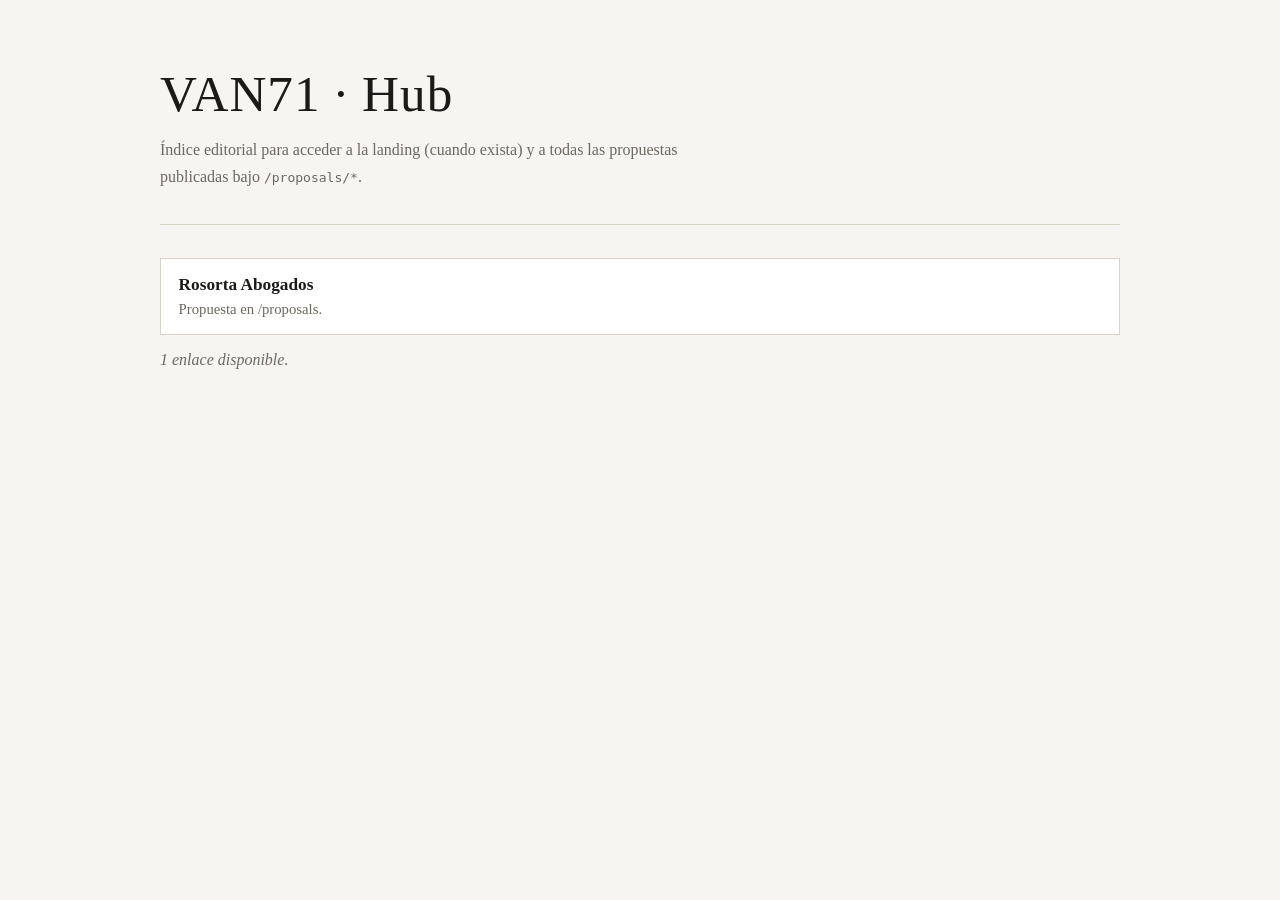
==== index.html @ 5fe9634f "Create root hub index for landing and proposals" ====
<!doctype html>
<html lang="es">
  <head>
    <meta charset="utf-8" />
    <meta name="viewport" content="width=device-width, initial-scale=1" />
    <title>VAN71 · Hub</title>
    <style>
      :root {
        color-scheme: light;
        --bg: #f7f5f2;
        --text: #1b1a18;
        --muted: #6c685f;
        --line: #d9d2c8;
        --card-bg: #fff;
      }

      * {
        box-sizing: border-box;
      }

      body {
        margin: 0;
        font-family: Georgia, "Times New Roman", serif;
        color: var(--text);
        background: var(--bg);
      }

      main {
        width: min(960px, 92vw);
        margin: 4rem auto;
      }

      h1 {
        margin: 0;
        font-size: clamp(2rem, 4vw, 3.2rem);
        font-weight: 500;
        letter-spacing: 0.02em;
      }

      .intro {
        margin-top: 0.9rem;
        color: var(--muted);
        line-height: 1.65;
        max-width: 68ch;
      }

      .rule {
        border: 0;
        border-top: 1px solid var(--line);
        margin: 2.1rem 0;
      }

      #cards {
        display: grid;
        gap: 0.85rem;
        grid-template-columns: repeat(auto-fit, minmax(260px, 1fr));
      }

      .card {
        display: block;
        padding: 1rem 1.1rem;
        border: 1px solid var(--line);
        background: var(--card-bg);
        color: inherit;
        text-decoration: none;
        transition: border-color 0.2s ease, transform 0.2s ease;
      }

      .card:hover,
      .card:focus-visible {
        border-color: #8f8577;
        transform: translateY(-1px);
      }

      .card h2 {
        margin: 0;
        font-size: 1.08rem;
        font-weight: 550;
      }

      .card p {
        margin: 0.35rem 0 0;
        font-size: 0.92rem;
        color: var(--muted);
      }

      .status {
        color: var(--muted);
        font-style: italic;
      }
    </style>
  </head>
  <body>
    <main>
      <h1>VAN71 · Hub</h1>
      <p class="intro">
        Índice editorial para acceder a la landing (cuando exista) y a todas las
        propuestas publicadas bajo <code>/proposals/*</code>.
      </p>
      <hr class="rule" />
      <section id="cards" aria-live="polite"></section>
      <p id="status" class="status">Buscando contenidos…</p>
    </main>

    <script>
      const cardsNode = document.getElementById("cards");
      const statusNode = document.getElementById("status");

      async function urlExists(path) {
        const normalized = path.startsWith("/") ? path : `/${path}`;

        try {
          const headResponse = await fetch(normalized, { method: "HEAD" });
          if (headResponse.ok) return true;
        } catch {}

        try {
          const getResponse = await fetch(normalized, { method: "GET" });
          return getResponse.ok;
        } catch {
          return false;
        }
      }

      function addCard({ title, href, description }) {
        const card = document.createElement("a");
        card.className = "card";
        card.href = href;

        const heading = document.createElement("h2");
        heading.textContent = title;

        const copy = document.createElement("p");
        copy.textContent = description || href;

        card.append(heading, copy);
        cardsNode.append(card);
      }

      function titleFromSlug(slug) {
        return slug
          .split("-")
          .filter(Boolean)
          .map((part) => part.charAt(0).toUpperCase() + part.slice(1))
          .join(" ");
      }

      async function discoverLanding() {
        const landingCandidates = [
          "/landing/",
          "/landing/index.html",
          "/Landing/",
          "/Landing/index.html",
        ];

        for (const candidate of landingCandidates) {
          if (await urlExists(candidate)) {
            return {
              title: "Landing",
              href: candidate,
              description: "Página principal del proyecto.",
            };
          }
        }

        return null;
      }

      async function discoverProposals() {
        const found = new Map();

        // Opción recomendada: manifest JSON opcional en /proposals/index.json
        try {
          const manifestResponse = await fetch("/proposals/index.json");
          if (manifestResponse.ok) {
            const manifest = await manifestResponse.json();
            if (Array.isArray(manifest)) {
              for (const item of manifest) {
                if (!item || typeof item !== "object") continue;
                if (typeof item.href !== "string") continue;
                const href = item.href.startsWith("/") ? item.href : `/${item.href}`;
                found.set(href, {
                  title: item.title || "Propuesta",
                  href,
                  description: item.description || "Propuesta en /proposals.",
                });
              }
            }
          }
        } catch {}

        // Fallback: inspeccionar enlaces disponibles en /proposals/ o /proposals/index.html
        for (const source of ["/proposals/", "/proposals/index.html"]) {
          try {
            const response = await fetch(source);
            if (!response.ok) continue;

            const html = await response.text();
            const parser = new DOMParser();
            const doc = parser.parseFromString(html, "text/html");

            for (const link of doc.querySelectorAll("a[href]")) {
              const rawHref = link.getAttribute("href");
              if (!rawHref) continue;

              const absoluteHref = new URL(rawHref, source === "/proposals/" ? window.location.origin + "/proposals/" : window.location.origin).pathname;

              if (!absoluteHref.startsWith("/proposals/")) continue;
              if (absoluteHref === "/proposals/" || absoluteHref === "/proposals/index.html") continue;

              const proposalPath = absoluteHref.endsWith("/") ? absoluteHref : `${absoluteHref}/`;
              const slug = proposalPath.replace("/proposals/", "").replaceAll("/", "");
              if (!slug) continue;

              found.set(proposalPath, {
                title: titleFromSlug(slug),
                href: proposalPath,
                description: "Propuesta en /proposals.",
              });
            }
          } catch {}
        }

        return [...found.values()].sort((a, b) => a.title.localeCompare(b.title, "es"));
      }

      async function renderHub() {
        cardsNode.innerHTML = "";

        const [landing, proposals] = await Promise.all([
          discoverLanding(),
          discoverProposals(),
        ]);

        if (landing) addCard(landing);
        for (const proposal of proposals) addCard(proposal);

        const count = cardsNode.children.length;
        statusNode.textContent =
          count > 0
            ? `${count} enlace${count === 1 ? "" : "s"} disponible${count === 1 ? "" : "s"}.`
            : "Aún no hay landing ni propuestas detectables.";
      }

      renderHub();
    </script>
  </body>
</html>
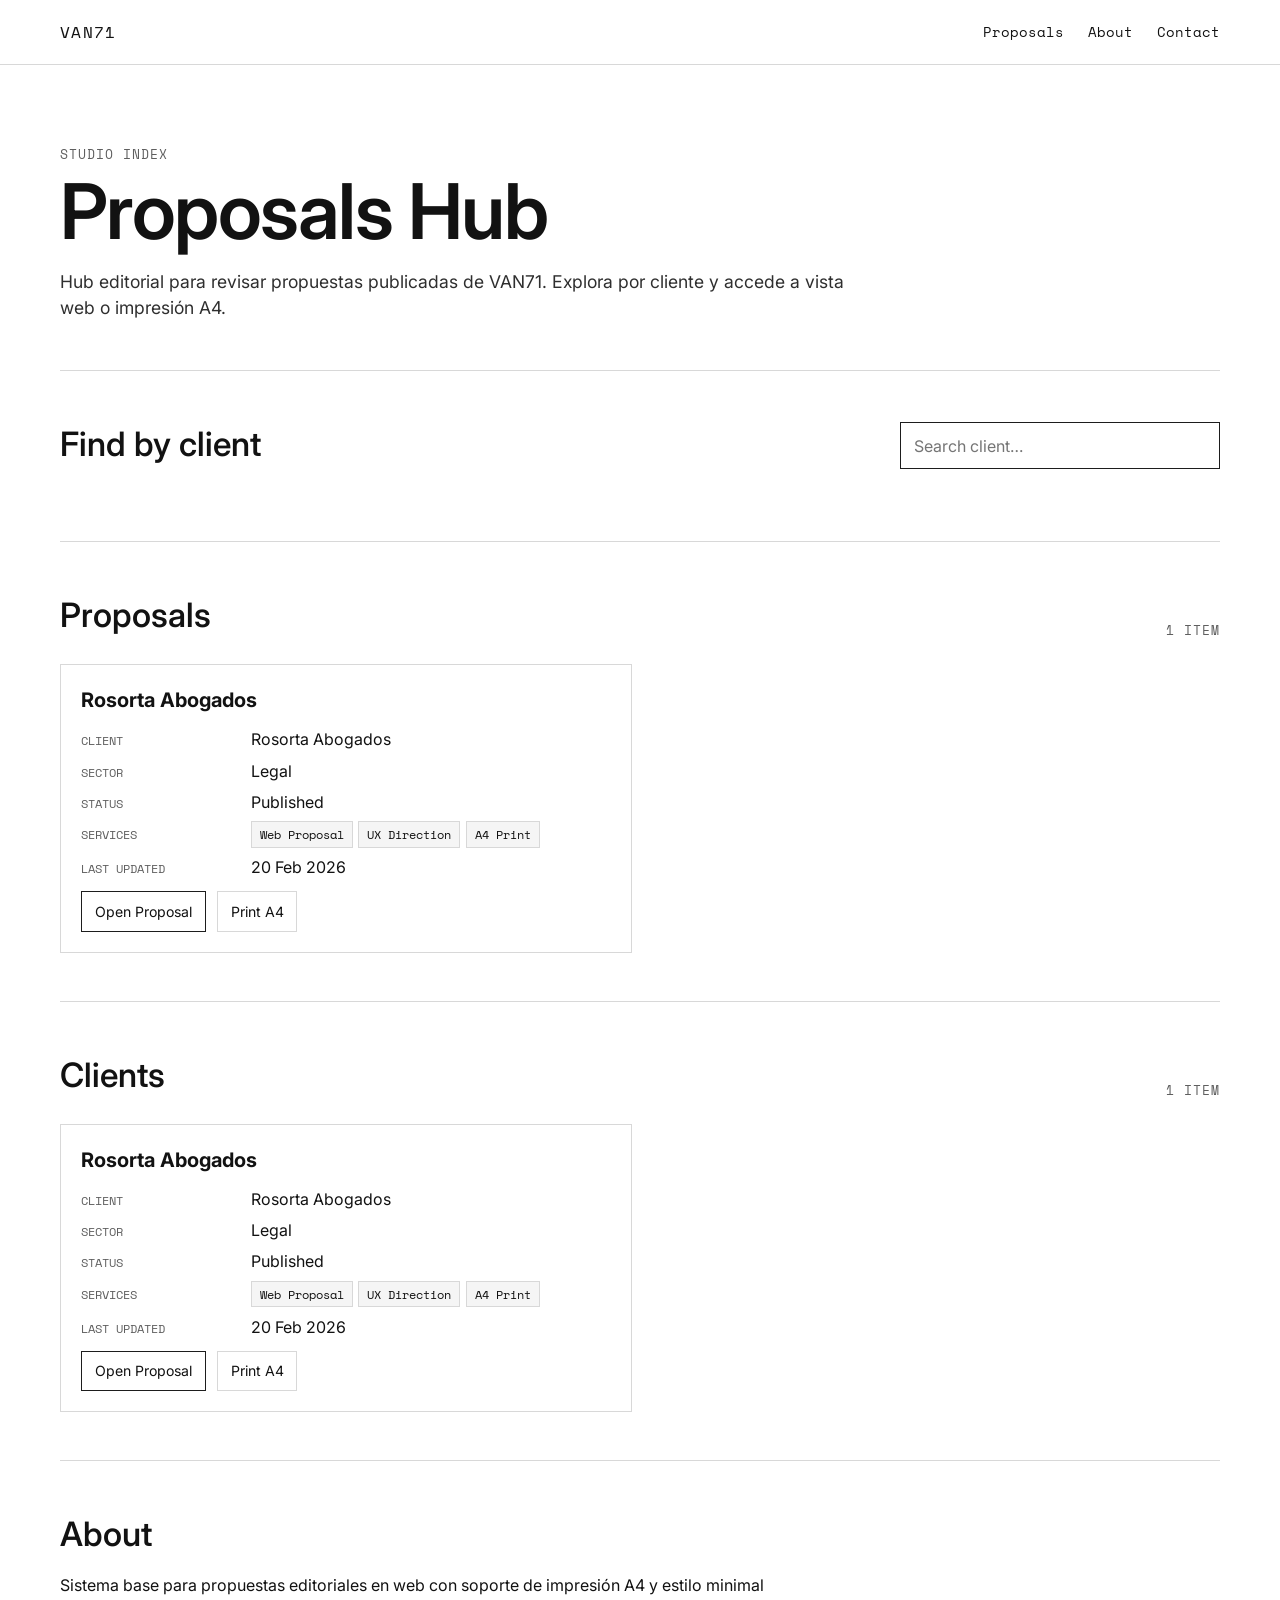
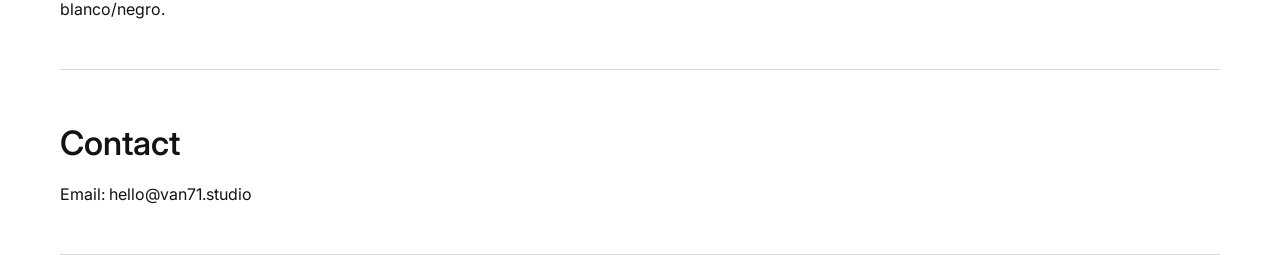
==== commit 9b6c56c4: "Create minimal proposals hub homepage" ====
--- a/index.html
+++ b/index.html
@@ -1,248 +1,82 @@
 <!doctype html>
 <html lang="es">
   <head>
-    <meta charset="utf-8" />
-    <meta name="viewport" content="width=device-width, initial-scale=1" />
-    <title>VAN71 · Hub</title>
-    <style>
-      :root {
-        color-scheme: light;
-        --bg: #f7f5f2;
-        --text: #1b1a18;
-        --muted: #6c685f;
-        --line: #d9d2c8;
-        --card-bg: #fff;
-      }
-
-      * {
-        box-sizing: border-box;
-      }
-
-      body {
-        margin: 0;
-        font-family: Georgia, "Times New Roman", serif;
-        color: var(--text);
-        background: var(--bg);
-      }
-
-      main {
-        width: min(960px, 92vw);
-        margin: 4rem auto;
-      }
-
-      h1 {
-        margin: 0;
-        font-size: clamp(2rem, 4vw, 3.2rem);
-        font-weight: 500;
-        letter-spacing: 0.02em;
-      }
-
-      .intro {
-        margin-top: 0.9rem;
-        color: var(--muted);
-        line-height: 1.65;
-        max-width: 68ch;
-      }
-
-      .rule {
-        border: 0;
-        border-top: 1px solid var(--line);
-        margin: 2.1rem 0;
-      }
-
-      #cards {
-        display: grid;
-        gap: 0.85rem;
-        grid-template-columns: repeat(auto-fit, minmax(260px, 1fr));
-      }
-
-      .card {
-        display: block;
-        padding: 1rem 1.1rem;
-        border: 1px solid var(--line);
-        background: var(--card-bg);
-        color: inherit;
-        text-decoration: none;
-        transition: border-color 0.2s ease, transform 0.2s ease;
-      }
-
-      .card:hover,
-      .card:focus-visible {
-        border-color: #8f8577;
-        transform: translateY(-1px);
-      }
-
-      .card h2 {
-        margin: 0;
-        font-size: 1.08rem;
-        font-weight: 550;
-      }
-
-      .card p {
-        margin: 0.35rem 0 0;
-        font-size: 0.92rem;
-        color: var(--muted);
-      }
-
-      .status {
-        color: var(--muted);
-        font-style: italic;
-      }
-    </style>
+    <meta charset="UTF-8" />
+    <meta name="viewport" content="width=device-width, initial-scale=1.0" />
+    <title>VAN71 · Proposals Hub</title>
+    <link rel="preconnect" href="https://fonts.googleapis.com" />
+    <link rel="preconnect" href="https://fonts.gstatic.com" crossorigin />
+    <link
+      href="https://fonts.googleapis.com/css2?family=Inter:wght@400;500;600;700&family=Space+Mono:wght@400;700&display=swap"
+      rel="stylesheet"
+    />
+    <link rel="stylesheet" href="./assets/hub.css" />
   </head>
   <body>
-    <main>
-      <h1>VAN71 · Hub</h1>
-      <p class="intro">
-        Índice editorial para acceder a la landing (cuando exista) y a todas las
-        propuestas publicadas bajo <code>/proposals/*</code>.
-      </p>
-      <hr class="rule" />
-      <section id="cards" aria-live="polite"></section>
-      <p id="status" class="status">Buscando contenidos…</p>
+    <header class="topbar" role="banner">
+      <div class="container grid-12 topbar-inner">
+        <a class="brand" href="/" aria-label="VAN71 Home">VAN71</a>
+        <nav aria-label="Primary navigation" class="nav-links">
+          <a href="#proposals">Proposals</a>
+          <a href="#about">About</a>
+          <a href="#contact">Contact</a>
+        </nav>
+      </div>
+    </header>
+
+    <main class="container" id="main-content">
+      <section class="hero section" aria-labelledby="hub-title">
+        <p class="kicker">Studio Index</p>
+        <h1 id="hub-title">Proposals Hub</h1>
+        <p class="lede">
+          Hub editorial para revisar propuestas publicadas de VAN71. Explora por cliente y accede a vista web o impresión A4.
+        </p>
+      </section>
+
+      <section class="section" aria-labelledby="search-title">
+        <div class="section-head">
+          <h2 id="search-title">Find by client</h2>
+          <label class="search" for="client-filter">
+            <span class="sr-only">Search proposals by client name</span>
+            <input
+              id="client-filter"
+              type="search"
+              placeholder="Search client…"
+              autocomplete="off"
+            />
+          </label>
+        </div>
+      </section>
+
+      <section class="section" id="proposals" aria-labelledby="proposals-title">
+        <div class="section-head">
+          <h2 id="proposals-title">Proposals</h2>
+          <p class="count" id="proposals-count" aria-live="polite"></p>
+        </div>
+        <div class="cards grid-12" id="proposals-grid"></div>
+      </section>
+
+      <section class="section" id="clients" aria-labelledby="clients-title">
+        <div class="section-head">
+          <h2 id="clients-title">Clients</h2>
+          <p class="count" id="clients-count" aria-live="polite"></p>
+        </div>
+        <div class="cards grid-12" id="clients-grid"></div>
+      </section>
+
+      <section class="section" id="about" aria-labelledby="about-title">
+        <h2 id="about-title">About</h2>
+        <p>
+          Sistema base para propuestas editoriales en web con soporte de impresión A4 y estilo minimal blanco/negro.
+        </p>
+      </section>
+
+      <section class="section" id="contact" aria-labelledby="contact-title">
+        <h2 id="contact-title">Contact</h2>
+        <p>Email: hello@van71.studio</p>
+      </section>
     </main>
 
-    <script>
-      const cardsNode = document.getElementById("cards");
-      const statusNode = document.getElementById("status");
-
-      async function urlExists(path) {
-        const normalized = path.startsWith("/") ? path : `/${path}`;
-
-        try {
-          const headResponse = await fetch(normalized, { method: "HEAD" });
-          if (headResponse.ok) return true;
-        } catch {}
-
-        try {
-          const getResponse = await fetch(normalized, { method: "GET" });
-          return getResponse.ok;
-        } catch {
-          return false;
-        }
-      }
-
-      function addCard({ title, href, description }) {
-        const card = document.createElement("a");
-        card.className = "card";
-        card.href = href;
-
-        const heading = document.createElement("h2");
-        heading.textContent = title;
-
-        const copy = document.createElement("p");
-        copy.textContent = description || href;
-
-        card.append(heading, copy);
-        cardsNode.append(card);
-      }
-
-      function titleFromSlug(slug) {
-        return slug
-          .split("-")
-          .filter(Boolean)
-          .map((part) => part.charAt(0).toUpperCase() + part.slice(1))
-          .join(" ");
-      }
-
-      async function discoverLanding() {
-        const landingCandidates = [
-          "/landing/",
-          "/landing/index.html",
-          "/Landing/",
-          "/Landing/index.html",
-        ];
-
-        for (const candidate of landingCandidates) {
-          if (await urlExists(candidate)) {
-            return {
-              title: "Landing",
-              href: candidate,
-              description: "Página principal del proyecto.",
-            };
-          }
-        }
-
-        return null;
-      }
-
-      async function discoverProposals() {
-        const found = new Map();
-
-        // Opción recomendada: manifest JSON opcional en /proposals/index.json
-        try {
-          const manifestResponse = await fetch("/proposals/index.json");
-          if (manifestResponse.ok) {
-            const manifest = await manifestResponse.json();
-            if (Array.isArray(manifest)) {
-              for (const item of manifest) {
-                if (!item || typeof item !== "object") continue;
-                if (typeof item.href !== "string") continue;
-                const href = item.href.startsWith("/") ? item.href : `/${item.href}`;
-                found.set(href, {
-                  title: item.title || "Propuesta",
-                  href,
-                  description: item.description || "Propuesta en /proposals.",
-                });
-              }
-            }
-          }
-        } catch {}
-
-        // Fallback: inspeccionar enlaces disponibles en /proposals/ o /proposals/index.html
-        for (const source of ["/proposals/", "/proposals/index.html"]) {
-          try {
-            const response = await fetch(source);
-            if (!response.ok) continue;
-
-            const html = await response.text();
-            const parser = new DOMParser();
-            const doc = parser.parseFromString(html, "text/html");
-
-            for (const link of doc.querySelectorAll("a[href]")) {
-              const rawHref = link.getAttribute("href");
-              if (!rawHref) continue;
-
-              const absoluteHref = new URL(rawHref, source === "/proposals/" ? window.location.origin + "/proposals/" : window.location.origin).pathname;
-
-              if (!absoluteHref.startsWith("/proposals/")) continue;
-              if (absoluteHref === "/proposals/" || absoluteHref === "/proposals/index.html") continue;
-
-              const proposalPath = absoluteHref.endsWith("/") ? absoluteHref : `${absoluteHref}/`;
-              const slug = proposalPath.replace("/proposals/", "").replaceAll("/", "");
-              if (!slug) continue;
-
-              found.set(proposalPath, {
-                title: titleFromSlug(slug),
-                href: proposalPath,
-                description: "Propuesta en /proposals.",
-              });
-            }
-          } catch {}
-        }
-
-        return [...found.values()].sort((a, b) => a.title.localeCompare(b.title, "es"));
-      }
-
-      async function renderHub() {
-        cardsNode.innerHTML = "";
-
-        const [landing, proposals] = await Promise.all([
-          discoverLanding(),
-          discoverProposals(),
-        ]);
-
-        if (landing) addCard(landing);
-        for (const proposal of proposals) addCard(proposal);
-
-        const count = cardsNode.children.length;
-        statusNode.textContent =
-          count > 0
-            ? `${count} enlace${count === 1 ? "" : "s"} disponible${count === 1 ? "" : "s"}.`
-            : "Aún no hay landing ni propuestas detectables.";
-      }
-
-      renderHub();
-    </script>
+    <script src="./assets/hub.js" defer></script>
   </body>
 </html>
--- a/assets/hub.css
+++ b/assets/hub.css
@@ -0,0 +1,298 @@
+:root {
+  --bg: #ffffff;
+  --text: #121212;
+  --muted: #5f5f5f;
+  --line: #d8d8d8;
+  --line-strong: #1d1d1d;
+  --chip-bg: #f5f5f5;
+}
+
+* {
+  box-sizing: border-box;
+}
+
+html,
+body {
+  margin: 0;
+  padding: 0;
+  background: var(--bg);
+  color: var(--text);
+}
+
+body {
+  font-family: Inter, system-ui, -apple-system, "Segoe UI", Roboto, Arial, sans-serif;
+  line-height: 1.5;
+}
+
+.container {
+  width: min(1160px, 92vw);
+  margin: 0 auto;
+}
+
+.grid-12 {
+  display: grid;
+  grid-template-columns: repeat(12, minmax(0, 1fr));
+  gap: 1rem;
+}
+
+.topbar {
+  position: sticky;
+  top: 0;
+  z-index: 20;
+  border-bottom: 1px solid var(--line);
+  background: rgba(255, 255, 255, 0.96);
+  backdrop-filter: blur(2px);
+}
+
+.topbar-inner {
+  align-items: center;
+  min-height: 4rem;
+}
+
+.brand {
+  grid-column: span 6;
+  color: var(--text);
+  text-decoration: none;
+  letter-spacing: 0.08em;
+  font-family: "Space Mono", ui-monospace, SFMono-Regular, Menlo, Consolas, monospace;
+}
+
+.nav-links {
+  grid-column: span 6;
+  justify-self: end;
+  display: flex;
+  gap: 1.5rem;
+  font-family: "Space Mono", ui-monospace, SFMono-Regular, Menlo, Consolas, monospace;
+  font-size: 0.88rem;
+}
+
+.nav-links a {
+  color: var(--text);
+  text-decoration: none;
+}
+
+.nav-links a:hover,
+.nav-links a:focus-visible,
+.brand:focus-visible {
+  text-decoration: underline;
+  text-underline-offset: 0.2em;
+}
+
+.section {
+  padding: 3rem 0;
+  border-bottom: 1px solid var(--line);
+}
+
+.hero {
+  padding-top: 5rem;
+}
+
+.kicker,
+.count {
+  margin: 0;
+  color: var(--muted);
+  font-family: "Space Mono", ui-monospace, SFMono-Regular, Menlo, Consolas, monospace;
+  font-size: 0.8rem;
+  letter-spacing: 0.08em;
+  text-transform: uppercase;
+}
+
+h1 {
+  margin: 0.5rem 0 1rem;
+  font-size: clamp(2.4rem, 6vw, 5rem);
+  line-height: 1.05;
+  font-weight: 600;
+  letter-spacing: -0.02em;
+}
+
+h2 {
+  margin: 0;
+  font-size: clamp(1.35rem, 3vw, 2.1rem);
+  font-weight: 550;
+}
+
+p {
+  margin: 0.85rem 0 0;
+  max-width: 72ch;
+}
+
+.lede {
+  font-size: 1.1rem;
+  color: #2f2f2f;
+}
+
+.section-head {
+  display: flex;
+  justify-content: space-between;
+  align-items: end;
+  gap: 1rem;
+  margin-bottom: 1.5rem;
+}
+
+.search input {
+  width: min(320px, 72vw);
+  border: 1px solid var(--line-strong);
+  border-radius: 0;
+  padding: 0.65rem 0.8rem;
+  font: inherit;
+}
+
+.search input:focus-visible {
+  outline: 2px solid var(--line-strong);
+  outline-offset: 2px;
+}
+
+.cards {
+  align-items: stretch;
+}
+
+.card {
+  grid-column: span 6;
+  border: 1px solid var(--line);
+  padding: 1.25rem;
+  display: flex;
+  flex-direction: column;
+  gap: 0.75rem;
+  break-inside: avoid;
+  page-break-inside: avoid;
+}
+
+.card:hover {
+  border-color: var(--line-strong);
+}
+
+.card-title {
+  margin: 0;
+  font-size: 1.25rem;
+}
+
+.card-meta {
+  margin: 0;
+  display: grid;
+  gap: 0.45rem;
+}
+
+.meta-row {
+  display: flex;
+  gap: 0.6rem;
+  align-items: baseline;
+}
+
+.meta-label {
+  min-width: 7.5rem;
+  color: var(--muted);
+  font-family: "Space Mono", ui-monospace, SFMono-Regular, Menlo, Consolas, monospace;
+  font-size: 0.75rem;
+  text-transform: uppercase;
+}
+
+.chips {
+  display: flex;
+  gap: 0.35rem;
+  flex-wrap: wrap;
+}
+
+.chip {
+  border: 1px solid var(--line);
+  background: var(--chip-bg);
+  padding: 0.2rem 0.5rem;
+  font-size: 0.77rem;
+  font-family: "Space Mono", ui-monospace, SFMono-Regular, Menlo, Consolas, monospace;
+}
+
+.card-actions {
+  margin-top: auto;
+  display: flex;
+  gap: 0.7rem;
+}
+
+.button {
+  display: inline-block;
+  border: 1px solid var(--line-strong);
+  padding: 0.55rem 0.8rem;
+  color: var(--text);
+  text-decoration: none;
+  font-size: 0.88rem;
+}
+
+.button:hover,
+.button:focus-visible {
+  background: #f0f0f0;
+}
+
+.button.secondary {
+  border-color: var(--line);
+}
+
+.sr-only {
+  position: absolute;
+  width: 1px;
+  height: 1px;
+  padding: 0;
+  margin: -1px;
+  overflow: hidden;
+  clip: rect(0, 0, 0, 0);
+  white-space: nowrap;
+  border: 0;
+}
+
+@media (max-width: 900px) {
+  .grid-12 {
+    grid-template-columns: repeat(8, minmax(0, 1fr));
+  }
+
+  .brand,
+  .nav-links,
+  .card {
+    grid-column: span 8;
+  }
+
+  .nav-links {
+    justify-self: start;
+    padding-bottom: 0.9rem;
+  }
+}
+
+@media (max-width: 640px) {
+  .grid-12 {
+    grid-template-columns: repeat(4, minmax(0, 1fr));
+  }
+
+  .brand,
+  .nav-links,
+  .card {
+    grid-column: span 4;
+  }
+
+  .section-head {
+    flex-direction: column;
+    align-items: stretch;
+  }
+
+  .search input {
+    width: 100%;
+  }
+}
+
+@page {
+  size: A4;
+  margin: 14mm;
+}
+
+@media print {
+  .topbar,
+  .search,
+  .card-actions {
+    display: none;
+  }
+
+  .section {
+    padding: 1rem 0;
+  }
+
+  p,
+  li {
+    widows: 2;
+    orphans: 2;
+  }
+}
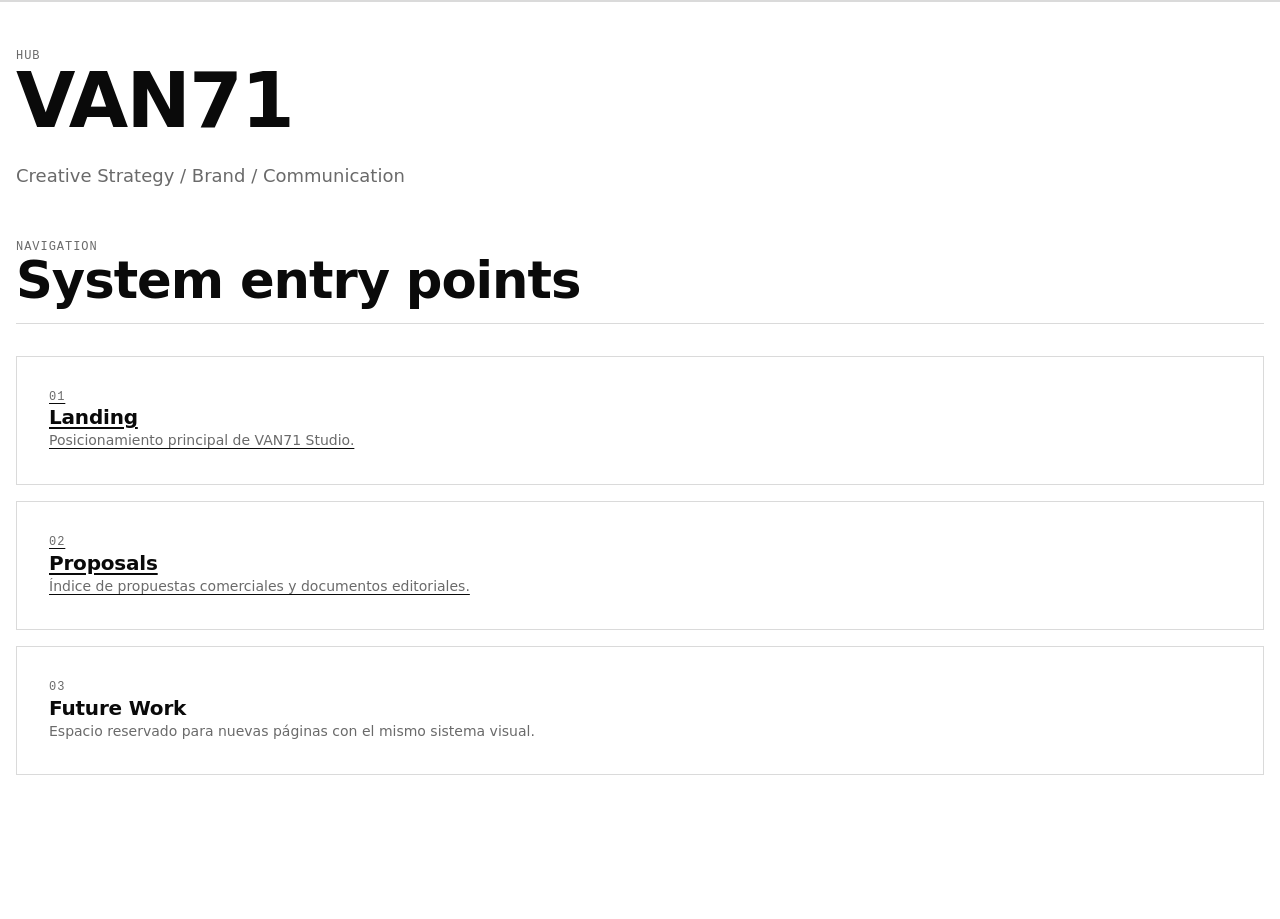
==== commit daf397dd: "Create unified editorial system across hub, landing, and proposals" ====
--- a/index.html
+++ b/index.html
@@ -3,80 +3,43 @@
   <head>
     <meta charset="UTF-8" />
     <meta name="viewport" content="width=device-width, initial-scale=1.0" />
-    <title>VAN71 · Proposals Hub</title>
-    <link rel="preconnect" href="https://fonts.googleapis.com" />
-    <link rel="preconnect" href="https://fonts.gstatic.com" crossorigin />
-    <link
-      href="https://fonts.googleapis.com/css2?family=Inter:wght@400;500;600;700&family=Space+Mono:wght@400;700&display=swap"
-      rel="stylesheet"
-    />
-    <link rel="stylesheet" href="./assets/hub.css" />
+    <title>VAN71 · Hub</title>
+    <link rel="stylesheet" href="./styles.css" />
   </head>
   <body>
-    <header class="topbar" role="banner">
-      <div class="container grid-12 topbar-inner">
-        <a class="brand" href="/" aria-label="VAN71 Home">VAN71</a>
-        <nav aria-label="Primary navigation" class="nav-links">
-          <a href="#proposals">Proposals</a>
-          <a href="#about">About</a>
-          <a href="#contact">Contact</a>
-        </nav>
-      </div>
-    </header>
+    <div class="progress-bar" data-progress aria-hidden="true"><span></span></div>
+    <main class="page">
+      <header class="section" id="hub">
+        <p class="label">Hub</p>
+        <h1>VAN71</h1>
+        <p class="hero-copy">Creative Strategy / Brand / Communication</p>
+      </header>
 
-    <main class="container" id="main-content">
-      <section class="hero section" aria-labelledby="hub-title">
-        <p class="kicker">Studio Index</p>
-        <h1 id="hub-title">Proposals Hub</h1>
-        <p class="lede">
-          Hub editorial para revisar propuestas publicadas de VAN71. Explora por cliente y accede a vista web o impresión A4.
-        </p>
-      </section>
-
-      <section class="section" aria-labelledby="search-title">
-        <div class="section-head">
-          <h2 id="search-title">Find by client</h2>
-          <label class="search" for="client-filter">
-            <span class="sr-only">Search proposals by client name</span>
-            <input
-              id="client-filter"
-              type="search"
-              placeholder="Search client…"
-              autocomplete="off"
-            />
-          </label>
+      <section class="section" aria-labelledby="routes-title">
+        <div class="section-header">
+          <p class="label">Navigation</p>
+          <h2 id="routes-title">System entry points</h2>
+          <div class="rule-divider"></div>
+        </div>
+        <div class="link-grid">
+          <a class="card" href="./landing/index.html">
+            <p class="label">01</p>
+            <h3>Landing</h3>
+            <p class="small">Posicionamiento principal de VAN71 Studio.</p>
+          </a>
+          <a class="card" href="./proposals/index.html">
+            <p class="label">02</p>
+            <h3>Proposals</h3>
+            <p class="small">Índice de propuestas comerciales y documentos editoriales.</p>
+          </a>
+          <article class="card">
+            <p class="label">03</p>
+            <h3>Future Work</h3>
+            <p class="small">Espacio reservado para nuevas páginas con el mismo sistema visual.</p>
+          </article>
         </div>
       </section>
-
-      <section class="section" id="proposals" aria-labelledby="proposals-title">
-        <div class="section-head">
-          <h2 id="proposals-title">Proposals</h2>
-          <p class="count" id="proposals-count" aria-live="polite"></p>
-        </div>
-        <div class="cards grid-12" id="proposals-grid"></div>
-      </section>
-
-      <section class="section" id="clients" aria-labelledby="clients-title">
-        <div class="section-head">
-          <h2 id="clients-title">Clients</h2>
-          <p class="count" id="clients-count" aria-live="polite"></p>
-        </div>
-        <div class="cards grid-12" id="clients-grid"></div>
-      </section>
-
-      <section class="section" id="about" aria-labelledby="about-title">
-        <h2 id="about-title">About</h2>
-        <p>
-          Sistema base para propuestas editoriales en web con soporte de impresión A4 y estilo minimal blanco/negro.
-        </p>
-      </section>
-
-      <section class="section" id="contact" aria-labelledby="contact-title">
-        <h2 id="contact-title">Contact</h2>
-        <p>Email: hello@van71.studio</p>
-      </section>
     </main>
-
-    <script src="./assets/hub.js" defer></script>
+    <script src="./app.js" defer></script>
   </body>
 </html>
--- a/styles.css
+++ b/styles.css
@@ -0,0 +1,310 @@
+:root {
+  --bg: #ffffff;
+  --fg: #0a0a0a;
+  --muted: #6a6a6a;
+  --line: rgba(10, 10, 10, 0.15);
+  --hover: rgba(10, 10, 10, 0.03);
+  --accent: #ff3b30;
+  --accent-soft: rgba(255, 59, 48, 0.08);
+
+  --font-sans: Inter, system-ui, -apple-system, "Segoe UI", Roboto, Arial, sans-serif;
+  --font-mono: "Space Mono", "JetBrains Mono", ui-monospace, SFMono-Regular, Menlo, Consolas, monospace;
+
+  --s1: 4px;
+  --s2: 8px;
+  --s3: 12px;
+  --s4: 16px;
+  --s5: 24px;
+  --s6: 32px;
+  --s7: 48px;
+  --s8: 72px;
+  --s9: 96px;
+
+  --container-max: 1280px;
+  --radius: 2px;
+  --transition-fast: 180ms ease-out;
+}
+
+* { box-sizing: border-box; }
+html { scroll-behavior: smooth; }
+body {
+  margin: 0;
+  color: var(--fg);
+  background: var(--bg);
+  font-family: var(--font-sans);
+  line-height: 1.6;
+  text-rendering: optimizeLegibility;
+}
+
+a { color: inherit; text-underline-offset: 0.18em; }
+a:hover { text-decoration-thickness: 2px; }
+
+img { max-width: 100%; display: block; }
+
+:focus-visible {
+  outline: 2px solid var(--fg);
+  outline-offset: 2px;
+}
+
+.progress-bar {
+  position: fixed;
+  inset: 0 0 auto;
+  height: 2px;
+  background: var(--line);
+  z-index: 90;
+}
+.progress-bar > span {
+  display: block;
+  height: 100%;
+  width: 0;
+  background: var(--fg);
+  transition: width 80ms linear;
+}
+
+.page {
+  width: min(100% - var(--s6), var(--container-max));
+  margin-inline: auto;
+  padding-block: var(--s7) var(--s9);
+}
+
+.grid {
+  display: grid;
+  gap: var(--s5);
+  grid-template-columns: repeat(12, minmax(0, 1fr));
+}
+
+.stack > * + * { margin-top: var(--s5); }
+
+.label {
+  margin: 0;
+  font: 500 12px/1.4 var(--font-mono);
+  letter-spacing: 0.08em;
+  text-transform: uppercase;
+  color: var(--muted);
+}
+
+h1,
+h2,
+h3,
+h4,
+p { margin: 0; }
+
+h1 {
+  font-size: clamp(48px, 6vw, 96px);
+  line-height: 0.95;
+  letter-spacing: -0.02em;
+}
+
+h2 {
+  font-size: clamp(32px, 4vw, 64px);
+  line-height: 1;
+  letter-spacing: -0.02em;
+}
+
+h3 { font-size: 20px; line-height: 1.2; letter-spacing: -0.01em; }
+p, li { font-size: clamp(16px, 1.6vw, 18px); color: var(--fg); }
+small, .small { font-size: 14px; color: var(--muted); }
+
+.rule-divider {
+  border-top: 1px solid var(--line);
+  margin-top: var(--s4);
+}
+
+.section {
+  padding-block: var(--s7);
+  border-top: 1px solid var(--line);
+  scroll-margin-top: var(--s8);
+}
+.section:first-of-type { border-top: 0; padding-top: 0; }
+
+.section-header {
+  margin-bottom: var(--s6);
+}
+
+.card {
+  border: 1px solid var(--line);
+  padding: var(--s6);
+  background: var(--bg);
+  transition: background var(--transition-fast), transform var(--transition-fast), border-color var(--transition-fast);
+}
+.card:hover {
+  background: var(--hover);
+  transform: translateY(-2px);
+  border-color: rgba(10, 10, 10, 0.3);
+}
+
+.chip {
+  display: inline-flex;
+  align-items: center;
+  gap: var(--s2);
+  border: 1px solid var(--line);
+  padding: var(--s2) var(--s3);
+  font: 500 12px/1 var(--font-mono);
+  text-transform: uppercase;
+  letter-spacing: 0.08em;
+}
+.chip.soft {
+  border-color: transparent;
+  background: var(--accent-soft);
+}
+
+.button {
+  display: inline-flex;
+  align-items: center;
+  justify-content: center;
+  border: 1px solid var(--line);
+  background: transparent;
+  color: var(--fg);
+  font: 500 12px/1 var(--font-mono);
+  letter-spacing: 0.08em;
+  text-transform: uppercase;
+  padding: var(--s3) var(--s4);
+  cursor: pointer;
+  text-decoration: none;
+  transition: background var(--transition-fast), border-color var(--transition-fast);
+}
+.button:hover { background: var(--hover); border-color: var(--fg); }
+.button.underline { border: 0; border-bottom: 1px solid var(--line); padding-inline: 0; }
+
+.navigation-rail {
+  position: sticky;
+  top: var(--s5);
+  align-self: start;
+  display: grid;
+  gap: var(--s4);
+}
+.navigation-rail nav {
+  display: grid;
+  gap: var(--s1);
+}
+.navigation-rail a {
+  font: 500 12px/1.5 var(--font-mono);
+  text-transform: uppercase;
+  letter-spacing: 0.08em;
+  text-decoration: none;
+  color: var(--muted);
+  border-left: 1px solid transparent;
+  padding-left: var(--s3);
+}
+.navigation-rail a.active,
+.navigation-rail a:hover {
+  color: var(--fg);
+  border-left-color: var(--fg);
+}
+
+.accordion-item {
+  border-top: 1px solid var(--line);
+}
+.accordion-trigger {
+  width: 100%;
+  text-align: left;
+  background: none;
+  border: 0;
+  display: flex;
+  justify-content: space-between;
+  align-items: baseline;
+  gap: var(--s4);
+  padding: var(--s4) 0;
+  cursor: pointer;
+}
+.accordion-trigger span:first-child {
+  font-size: 20px;
+  letter-spacing: -0.01em;
+}
+.accordion-panel {
+  max-height: 0;
+  overflow: hidden;
+  transition: max-height 190ms ease-out;
+}
+.accordion-panel[hidden] { display: block; }
+.accordion-panel .inner { padding: 0 0 var(--s5); color: var(--muted); }
+
+.timeline {
+  border-left: 1px solid var(--line);
+  padding-left: var(--s5);
+  display: grid;
+  gap: var(--s5);
+}
+.timeline-tabs {
+  display: flex;
+  flex-wrap: wrap;
+  gap: var(--s2);
+}
+.timeline-panel { display: none; }
+.timeline-panel.active { display: block; }
+
+.pricing-grid { display: grid; gap: var(--s4); grid-template-columns: repeat(3, minmax(0, 1fr)); }
+.price { font-size: clamp(28px, 3vw, 42px); line-height: 1; margin-top: var(--s4); }
+
+.table {
+  width: 100%;
+  border-collapse: collapse;
+  font-size: 16px;
+}
+.table th,
+.table td {
+  text-align: left;
+  padding: var(--s3) 0;
+  border-top: 1px solid var(--line);
+}
+.table th { font: 500 12px/1.4 var(--font-mono); text-transform: uppercase; letter-spacing: 0.08em; color: var(--muted); }
+
+.hero-copy { max-width: 74ch; color: var(--muted); margin-top: var(--s5); }
+.link-grid { display: grid; gap: var(--s4); }
+
+.layout-with-rail {
+  display: grid;
+  gap: var(--s6);
+  grid-template-columns: 260px minmax(0, 1fr);
+}
+
+.drawer-toggle { display: none; }
+
+
+.col-3 { grid-column: span 3; }
+.col-4 { grid-column: span 4; }
+.col-6 { grid-column: span 6; }
+.mt-4 { margin-top: var(--s4); }
+.mt-6 { margin-top: var(--s6); }
+.mb-4 { margin-bottom: var(--s4); }
+.inline-actions { display: flex; gap: var(--s3); }
+
+@media (max-width: 1024px) {
+  .grid { grid-template-columns: repeat(8, minmax(0, 1fr)); }
+  .col-3 { grid-column: span 4; }
+  .col-4 { grid-column: span 4; }
+  .col-6 { grid-column: span 8; }
+  .pricing-grid { grid-template-columns: repeat(2, minmax(0, 1fr)); }
+  .layout-with-rail { grid-template-columns: 1fr; }
+  .navigation-rail {
+    position: fixed;
+    top: 0;
+    left: 0;
+    width: min(82vw, 340px);
+    height: 100vh;
+    background: var(--bg);
+    border-right: 1px solid var(--line);
+    padding: var(--s6) var(--s5);
+    transform: translateX(-100%);
+    transition: transform var(--transition-fast);
+    z-index: 95;
+  }
+  .navigation-rail.open { transform: translateX(0); }
+  .drawer-toggle { display: inline-flex; }
+}
+
+@media (max-width: 720px) {
+  .page { width: min(100% - var(--s5), var(--container-max)); padding-block: var(--s6) var(--s8); }
+  .grid { grid-template-columns: repeat(4, minmax(0, 1fr)); }
+  .col-3, .col-4, .col-6 { grid-column: span 4; }
+  .pricing-grid { grid-template-columns: 1fr; }
+}
+
+@media (prefers-reduced-motion: reduce) {
+  *, *::before, *::after {
+    animation-duration: 0.01ms !important;
+    animation-iteration-count: 1 !important;
+    transition-duration: 0.01ms !important;
+    scroll-behavior: auto !important;
+  }
+}
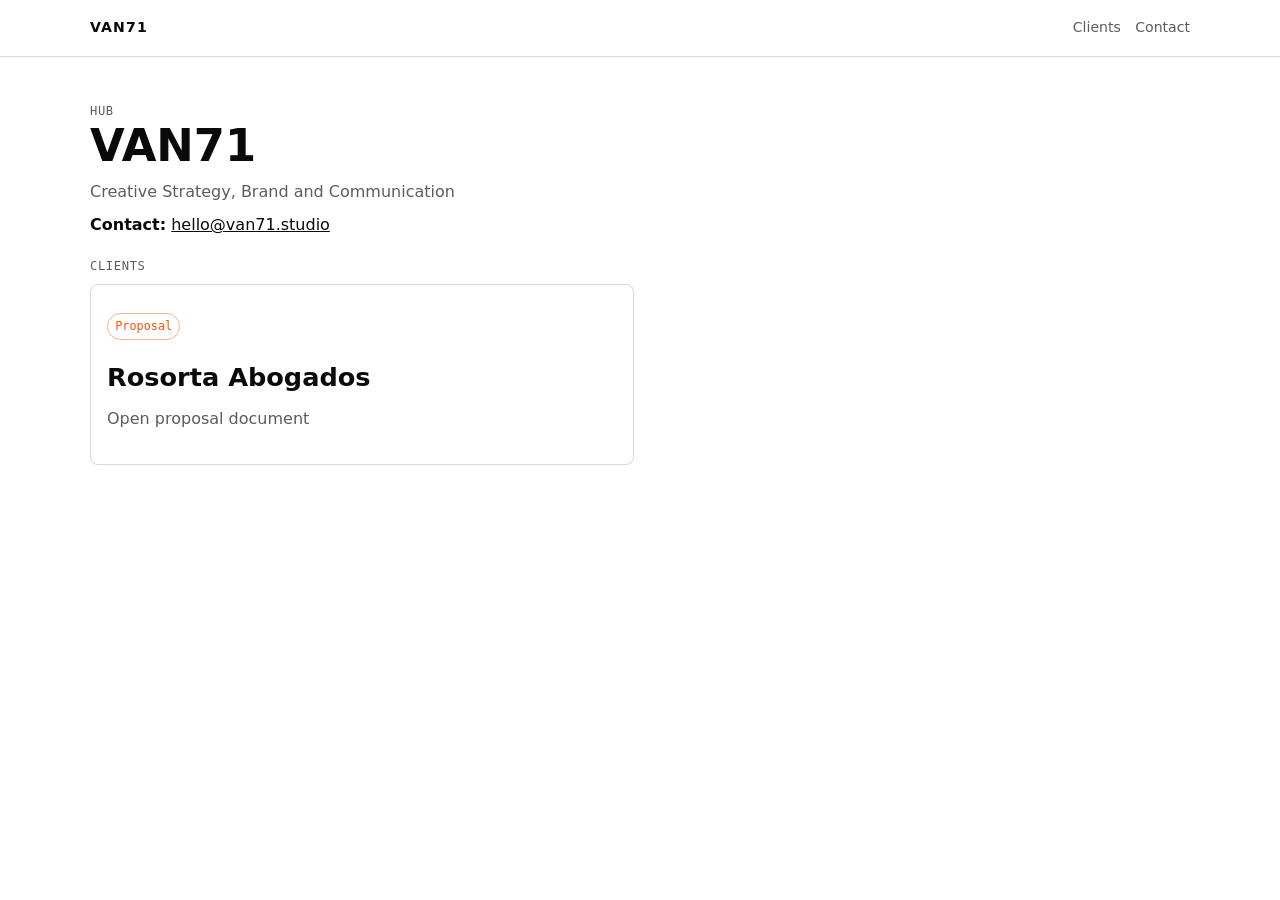
==== commit 3e2f4dc5: "Refactor VAN71 home and Rosorta proposal to app-style UI" ====
--- a/index.html
+++ b/index.html
@@ -3,43 +3,47 @@
   <head>
     <meta charset="UTF-8" />
     <meta name="viewport" content="width=device-width, initial-scale=1.0" />
-    <title>VAN71 · Hub</title>
-    <link rel="stylesheet" href="./styles.css" />
+    <title>VAN71</title>
+    <link rel="stylesheet" href="./assets/van71-ui.css" />
+    <style>
+      .hero { margin-bottom: 1.2rem; }
+      .hero p { margin: 0.55rem 0 0; max-width: 52ch; }
+      .clients .card { text-decoration: none; display: block; }
+    </style>
   </head>
   <body>
-    <div class="progress-bar" data-progress aria-hidden="true"><span></span></div>
-    <main class="page">
-      <header class="section" id="hub">
-        <p class="label">Hub</p>
-        <h1>VAN71</h1>
-        <p class="hero-copy">Creative Strategy / Brand / Communication</p>
-      </header>
+    <header class="topbar">
+      <div class="topbar__inner">
+        <div class="brand">VAN71</div>
+        <nav aria-label="Principal">
+          <a data-scroll href="#clients">Clients</a>
+          <a href="mailto:hello@van71.studio">Contact</a>
+        </nav>
+      </div>
+    </header>
 
-      <section class="section" aria-labelledby="routes-title">
-        <div class="section-header">
-          <p class="label">Navigation</p>
-          <h2 id="routes-title">System entry points</h2>
-          <div class="rule-divider"></div>
-        </div>
-        <div class="link-grid">
-          <a class="card" href="./landing/index.html">
-            <p class="label">01</p>
-            <h3>Landing</h3>
-            <p class="small">Posicionamiento principal de VAN71 Studio.</p>
-          </a>
-          <a class="card" href="./proposals/index.html">
-            <p class="label">02</p>
-            <h3>Proposals</h3>
-            <p class="small">Índice de propuestas comerciales y documentos editoriales.</p>
-          </a>
-          <article class="card">
-            <p class="label">03</p>
-            <h3>Future Work</h3>
-            <p class="small">Espacio reservado para nuevas páginas con el mismo sistema visual.</p>
-          </article>
-        </div>
-      </section>
+    <main>
+      <div class="container">
+        <section class="section hero" id="top">
+          <p class="label">Hub</p>
+          <h1>VAN71</h1>
+          <p class="muted">Creative Strategy, Brand and Communication</p>
+          <p><strong>Contact:</strong> <a href="mailto:hello@van71.studio">hello@van71.studio</a></p>
+        </section>
+
+        <section class="section clients" id="clients" data-section>
+          <p class="label">Clients</p>
+          <div class="grid">
+            <a class="card" style="grid-column: span 6" href="./proposals/rosorta-abogados/">
+              <p class="badge">Proposal</p>
+              <h2 style="margin-top: 0.7rem">Rosorta Abogados</h2>
+              <p class="muted">Open proposal document</p>
+            </a>
+          </div>
+        </section>
+      </div>
     </main>
-    <script src="./app.js" defer></script>
+
+    <script src="./assets/van71-ui.js" defer></script>
   </body>
 </html>
--- a/assets/van71-ui.css
+++ b/assets/van71-ui.css
@@ -0,0 +1,234 @@
+:root {
+  --bg: #ffffff;
+  --fg: #0a0a0a;
+  --muted: #5c5c5c;
+  --line: rgba(10, 10, 10, 0.15);
+  --accent: #ff4f00;
+  --accent-soft: rgba(255, 79, 0, 0.1);
+  --radius: 8px;
+  --container: 1100px;
+}
+
+* {
+  box-sizing: border-box;
+}
+
+html {
+  scroll-behavior: smooth;
+}
+
+body {
+  margin: 0;
+  background: var(--bg);
+  color: var(--fg);
+  font-family: Inter, system-ui, -apple-system, "Segoe UI", Roboto, Arial, sans-serif;
+  line-height: 1.55;
+}
+
+a {
+  color: inherit;
+}
+
+.topbar {
+  position: sticky;
+  top: 0;
+  z-index: 50;
+  background: rgba(255, 255, 255, 0.97);
+  border-bottom: 1px solid var(--line);
+  backdrop-filter: blur(3px);
+}
+
+.topbar__inner,
+.container {
+  width: min(var(--container), calc(100% - 2rem));
+  margin: 0 auto;
+}
+
+.topbar__inner {
+  min-height: 56px;
+  display: flex;
+  align-items: center;
+  justify-content: space-between;
+  gap: 1rem;
+}
+
+.brand {
+  font-size: 0.88rem;
+  letter-spacing: 0.08em;
+  text-transform: uppercase;
+  font-weight: 700;
+}
+
+.topbar nav {
+  display: flex;
+  gap: 0.9rem;
+  flex-wrap: wrap;
+}
+
+.topbar nav a {
+  text-decoration: none;
+  color: var(--muted);
+  font-size: 0.88rem;
+}
+
+.topbar nav a:hover,
+.topbar nav a.is-active {
+  color: var(--accent);
+}
+
+main {
+  padding: 2.25rem 0 3rem;
+}
+
+.section {
+  margin-bottom: 1rem;
+  scroll-margin-top: 72px;
+}
+
+.label {
+  margin: 0 0 0.5rem;
+  color: var(--muted);
+  font-family: ui-monospace, SFMono-Regular, Menlo, Consolas, monospace;
+  font-size: 0.76rem;
+  letter-spacing: 0.05em;
+  text-transform: uppercase;
+}
+
+h1,
+h2,
+h3 {
+  margin: 0;
+  line-height: 1.12;
+}
+
+h1 {
+  font-size: clamp(2rem, 4vw, 2.8rem);
+  font-weight: 800;
+}
+
+h2 {
+  font-size: clamp(1.25rem, 2vw, 1.6rem);
+  font-weight: 700;
+}
+
+h3 {
+  font-size: 1rem;
+  font-weight: 700;
+}
+
+.muted {
+  color: var(--muted);
+}
+
+.grid {
+  display: grid;
+  grid-template-columns: repeat(12, minmax(0, 1fr));
+  gap: 0.8rem;
+}
+
+.card {
+  border: 1px solid var(--line);
+  border-radius: var(--radius);
+  padding: 1rem;
+  background: #fff;
+}
+
+.card:hover {
+  border-color: rgba(255, 79, 0, 0.45);
+  background: var(--accent-soft);
+}
+
+.badge {
+  display: inline-flex;
+  align-items: center;
+  border: 1px solid rgba(255, 79, 0, 0.45);
+  color: var(--accent);
+  padding: 0.2rem 0.45rem;
+  border-radius: 999px;
+  font-size: 0.74rem;
+  font-family: ui-monospace, SFMono-Regular, Menlo, Consolas, monospace;
+}
+
+.button {
+  display: inline-flex;
+  align-items: center;
+  justify-content: center;
+  padding: 0.58rem 0.9rem;
+  border: 1px solid var(--line);
+  border-radius: 8px;
+  background: #fff;
+  color: var(--fg);
+  text-decoration: none;
+  font-size: 0.88rem;
+  cursor: pointer;
+}
+
+.button:hover {
+  color: var(--accent);
+  border-color: var(--accent);
+  background: var(--accent-soft);
+}
+
+.button--accent {
+  border-color: var(--accent);
+  color: var(--accent);
+}
+
+.table {
+  width: 100%;
+  border-collapse: collapse;
+  font-size: 0.92rem;
+}
+
+.table th,
+.table td {
+  padding: 0.7rem;
+  border: 1px solid var(--line);
+  text-align: left;
+  vertical-align: top;
+}
+
+.table td:last-child,
+.table th:last-child {
+  text-align: right;
+}
+
+.accordion__trigger {
+  width: 100%;
+  display: flex;
+  justify-content: space-between;
+  align-items: center;
+  border: 0;
+  background: transparent;
+  font: inherit;
+  cursor: pointer;
+  padding: 0;
+  text-align: left;
+}
+
+.accordion__trigger span {
+  color: var(--muted);
+  font-size: 0.88rem;
+}
+
+.accordion__content[hidden] {
+  display: none;
+}
+
+ul {
+  margin: 0.5rem 0 0;
+  padding-left: 1.1rem;
+}
+
+li { margin-bottom: 0.35rem; }
+
+@media (max-width: 960px) {
+  .grid { grid-template-columns: repeat(8, minmax(0, 1fr)); }
+}
+
+@media (max-width: 680px) {
+  .topbar__inner,
+  .container { width: min(var(--container), calc(100% - 1.2rem)); }
+  main { padding-top: 1.2rem; }
+  .grid { grid-template-columns: repeat(4, minmax(0, 1fr)); }
+}
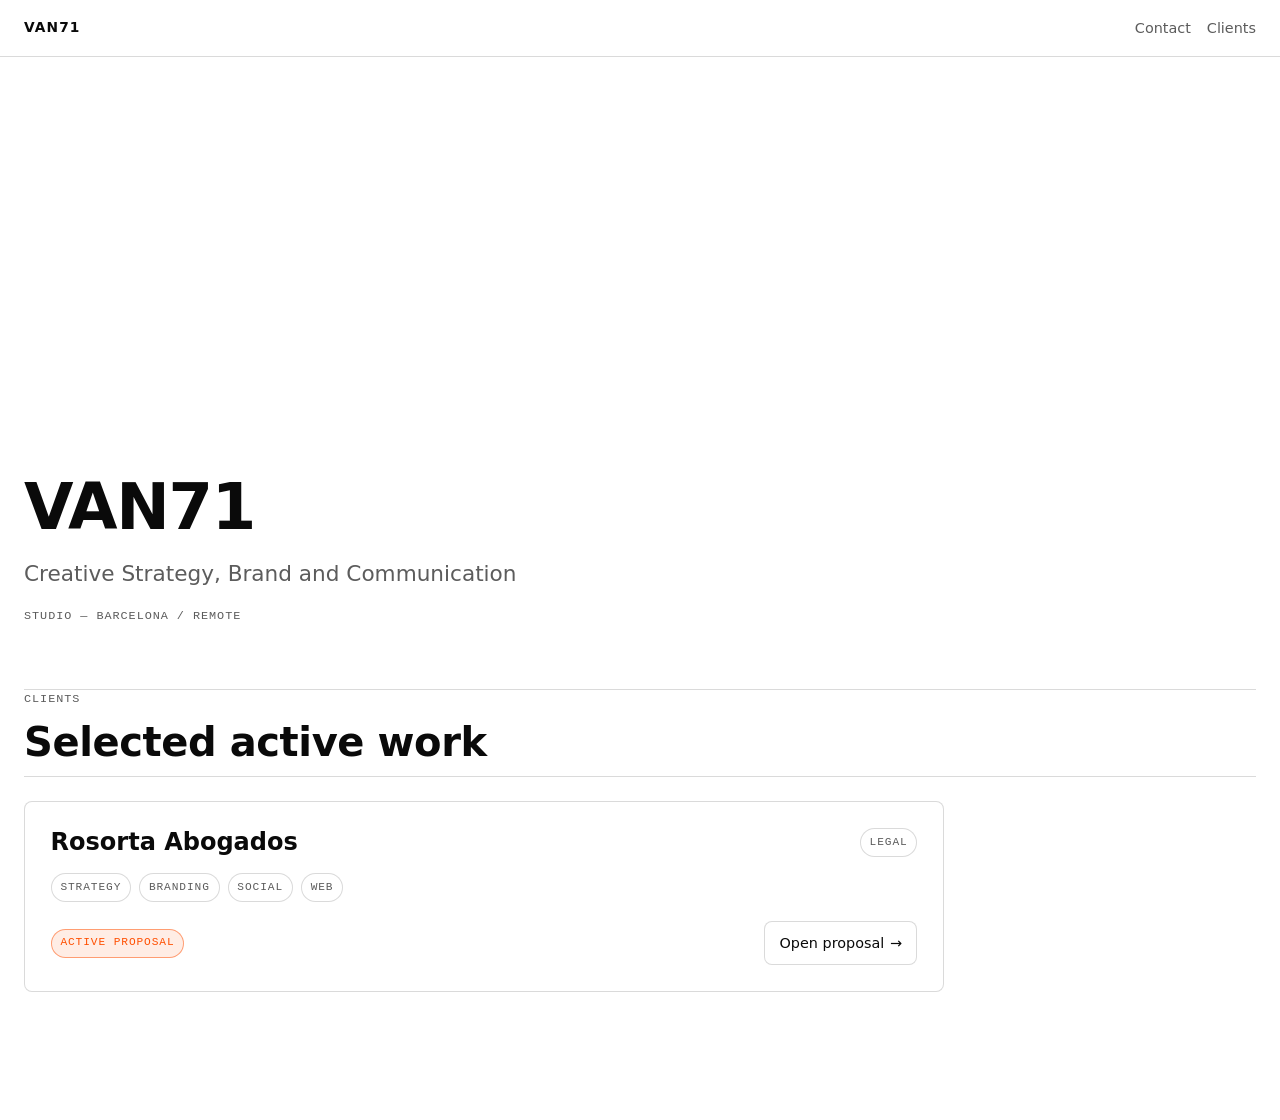
==== commit dbc67eb6: "Unify home and Rosorta proposal with VAN71 core UI system" ====
--- a/index.html
+++ b/index.html
@@ -4,20 +4,68 @@
     <meta charset="UTF-8" />
     <meta name="viewport" content="width=device-width, initial-scale=1.0" />
     <title>VAN71</title>
-    <link rel="stylesheet" href="./assets/van71-ui.css" />
+    <link rel="stylesheet" href="./assets/van71-core.css" />
     <style>
-      .hero { margin-bottom: 1.2rem; }
-      .hero p { margin: 0.55rem 0 0; max-width: 52ch; }
-      .clients .card { text-decoration: none; display: block; }
+      .hero {
+        display: grid;
+        gap: 1rem;
+        min-height: min(58vh, 520px);
+        align-content: end;
+      }
+
+      .hero .subtitle {
+        font-size: clamp(1.1rem, 1.2vw + 0.7rem, 1.35rem);
+        color: var(--muted);
+      }
+
+      .clients-card {
+        grid-column: 1 / span 9;
+        display: grid;
+        gap: 1rem;
+      }
+
+      .card-top {
+        display: flex;
+        align-items: center;
+        justify-content: space-between;
+        gap: 1rem;
+      }
+
+      .chips {
+        display: flex;
+        flex-wrap: wrap;
+        gap: 0.5rem;
+      }
+
+      .card-footer {
+        display: flex;
+        align-items: center;
+        justify-content: space-between;
+        gap: 1rem;
+        padding-top: 0.2rem;
+      }
+
+      @media (max-width: 980px) {
+        .clients-card { grid-column: 1 / -1; }
+      }
+
+      @media (max-width: 680px) {
+        .hero { min-height: 0; }
+        .card-top,
+        .card-footer {
+          flex-direction: column;
+          align-items: flex-start;
+        }
+      }
     </style>
   </head>
   <body>
     <header class="topbar">
       <div class="topbar__inner">
-        <div class="brand">VAN71</div>
+        <p class="brand">VAN71</p>
         <nav aria-label="Principal">
+          <a href="mailto:hello@van71.studio">Contact</a>
           <a data-scroll href="#clients">Clients</a>
-          <a href="mailto:hello@van71.studio">Contact</a>
         </nav>
       </div>
     </header>
@@ -25,25 +73,42 @@
     <main>
       <div class="container">
         <section class="section hero" id="top">
-          <p class="label">Hub</p>
           <h1>VAN71</h1>
-          <p class="muted">Creative Strategy, Brand and Communication</p>
-          <p><strong>Contact:</strong> <a href="mailto:hello@van71.studio">hello@van71.studio</a></p>
+          <p class="subtitle">Creative Strategy, Brand and Communication</p>
+          <p class="label">Studio — Barcelona / Remote</p>
         </section>
 
-        <section class="section clients" id="clients" data-section>
-          <p class="label">Clients</p>
+        <hr class="rule" />
+
+        <section class="section" id="clients" data-section>
+          <div class="section-head">
+            <p class="label">Clients</p>
+            <h2>Selected active work</h2>
+            <hr class="rule" />
+          </div>
+
           <div class="grid">
-            <a class="card" style="grid-column: span 6" href="./proposals/rosorta-abogados/">
-              <p class="badge">Proposal</p>
-              <h2 style="margin-top: 0.7rem">Rosorta Abogados</h2>
-              <p class="muted">Open proposal document</p>
-            </a>
+            <article class="card clients-card">
+              <div class="card-top">
+                <h3>Rosorta Abogados</h3>
+                <span class="chip">Legal</span>
+              </div>
+              <div class="chips" aria-label="Servicios">
+                <span class="chip">Strategy</span>
+                <span class="chip">Branding</span>
+                <span class="chip">Social</span>
+                <span class="chip">Web</span>
+              </div>
+              <div class="card-footer">
+                <span class="chip chip--accent">Active proposal</span>
+                <a class="btn" href="./proposals/rosorta-abogados/">Open proposal <span class="arrow">→</span></a>
+              </div>
+            </article>
           </div>
         </section>
       </div>
     </main>
 
-    <script src="./assets/van71-ui.js" defer></script>
+    <script src="./assets/van71-core.js" defer></script>
   </body>
 </html>
--- a/assets/van71-core.css
+++ b/assets/van71-core.css
@@ -0,0 +1,262 @@
+:root {
+  --bg: #fff;
+  --fg: #0a0a0a;
+  --muted: #5c5c5c;
+  --line: rgba(10, 10, 10, 0.15);
+  --accent: #ff4f00;
+  --accent-soft: rgba(255, 79, 0, 0.1);
+  --radius: 8px;
+  --container: 1280px;
+  --space-1: 0.5rem;
+  --space-2: 0.75rem;
+  --space-3: 1rem;
+  --space-4: 1.5rem;
+  --space-5: 2rem;
+  --space-6: 3rem;
+  --speed: 180ms;
+}
+
+* { box-sizing: border-box; }
+
+html { scroll-behavior: smooth; }
+
+body {
+  margin: 0;
+  background: var(--bg);
+  color: var(--fg);
+  font-family: system-ui, -apple-system, "Segoe UI", Roboto, Arial, sans-serif;
+  font-size: 16px;
+  line-height: 1.55;
+}
+
+a { color: inherit; }
+
+main { padding: clamp(1.25rem, 4vw, 3rem) 0 4rem; }
+
+.container,
+.topbar__inner {
+  width: min(var(--container), calc(100% - 3rem));
+  margin-inline: auto;
+}
+
+.topbar {
+  position: sticky;
+  top: 0;
+  z-index: 20;
+  background: rgba(255, 255, 255, 0.96);
+  border-bottom: 1px solid var(--line);
+}
+
+.topbar__inner {
+  min-height: 56px;
+  display: flex;
+  align-items: center;
+  justify-content: space-between;
+  gap: 1rem;
+}
+
+.brand {
+  margin: 0;
+  font-size: 0.86rem;
+  font-weight: 700;
+  text-transform: uppercase;
+  letter-spacing: 0.08em;
+}
+
+.topbar nav {
+  display: flex;
+  align-items: center;
+  gap: 1rem;
+}
+
+.topbar a {
+  text-decoration: none;
+  color: var(--muted);
+  font-size: 0.9rem;
+  border-radius: 6px;
+}
+
+.topbar a:hover,
+.topbar a:focus-visible,
+.topbar a.is-active {
+  color: var(--accent);
+}
+
+.section {
+  margin-bottom: clamp(2rem, 5vw, 4rem);
+  scroll-margin-top: 72px;
+}
+
+.rule {
+  border: 0;
+  border-top: 1px solid var(--line);
+  margin: 0;
+}
+
+.section-head {
+  display: grid;
+  gap: var(--space-2);
+  margin-bottom: var(--space-4);
+}
+
+.label {
+  margin: 0;
+  color: var(--muted);
+  font-family: ui-monospace, SFMono-Regular, Menlo, Consolas, monospace;
+  font-size: 0.74rem;
+  text-transform: uppercase;
+  letter-spacing: 0.08em;
+}
+
+h1,
+h2,
+h3,
+h4,
+p { margin: 0; }
+
+h1 {
+  font-size: clamp(2.75rem, 7vw, 4rem);
+  line-height: 1.03;
+  font-weight: 800;
+  letter-spacing: -0.02em;
+}
+
+h2 {
+  font-size: clamp(1.75rem, 4vw, 2.5rem);
+  line-height: 1.1;
+  font-weight: 760;
+  letter-spacing: -0.01em;
+}
+
+h3 {
+  font-size: clamp(1.2rem, 2vw, 1.5rem);
+  line-height: 1.2;
+  font-weight: 700;
+}
+
+p,
+li,
+td,
+th {
+  font-size: clamp(1rem, 1vw + 0.7rem, 1.1rem);
+}
+
+.muted { color: var(--muted); }
+
+.grid {
+  display: grid;
+  grid-template-columns: repeat(12, minmax(0, 1fr));
+  gap: var(--space-3);
+}
+
+.card {
+  border: 1px solid var(--line);
+  border-radius: var(--radius);
+  background: var(--bg);
+  padding: clamp(1.2rem, 2vw, 2rem);
+  transition: border-color var(--speed) ease-out, background-color var(--speed) ease-out;
+}
+
+.card:hover {
+  border-color: rgba(255, 79, 0, 0.45);
+  background: var(--accent-soft);
+}
+
+.card:focus-within {
+  border-color: var(--accent);
+}
+
+.chip {
+  display: inline-flex;
+  align-items: center;
+  justify-content: center;
+  padding: 0.3rem 0.55rem;
+  border-radius: 999px;
+  border: 1px solid var(--line);
+  font-family: ui-monospace, SFMono-Regular, Menlo, Consolas, monospace;
+  font-size: 0.7rem;
+  text-transform: uppercase;
+  letter-spacing: 0.08em;
+  color: var(--muted);
+  background: #fff;
+}
+
+.chip--accent {
+  border-color: rgba(255, 79, 0, 0.5);
+  color: var(--accent);
+  background: var(--accent-soft);
+}
+
+.btn {
+  display: inline-flex;
+  align-items: center;
+  gap: 0.35rem;
+  border: 1px solid var(--line);
+  border-radius: 8px;
+  padding: 0.62rem 0.9rem;
+  text-decoration: none;
+  color: var(--fg);
+  font-size: 0.9rem;
+  background: #fff;
+  transition: transform var(--speed) ease-out, border-color var(--speed) ease-out, color var(--speed) ease-out, background-color var(--speed) ease-out;
+}
+
+.btn:hover,
+.btn:focus-visible {
+  border-color: var(--accent);
+  color: var(--accent);
+  background: var(--accent-soft);
+}
+
+.btn .arrow {
+  display: inline-block;
+  transition: transform var(--speed) ease-out;
+}
+
+.btn:hover .arrow,
+.btn:focus-visible .arrow {
+  transform: translateX(2px);
+}
+
+.toc {
+  display: grid;
+  gap: 0.45rem;
+}
+
+.toc a {
+  text-decoration: none;
+  color: var(--muted);
+  font-size: 0.9rem;
+}
+
+.toc a:hover,
+.toc a:focus-visible,
+.toc a.is-active {
+  color: var(--accent);
+}
+
+:focus-visible {
+  outline: 2px solid var(--accent);
+  outline-offset: 2px;
+}
+
+@media (max-width: 980px) {
+  .grid { grid-template-columns: repeat(8, minmax(0, 1fr)); }
+  .container,
+  .topbar__inner { width: min(var(--container), calc(100% - 1.5rem)); }
+}
+
+@media (max-width: 680px) {
+  .grid { grid-template-columns: repeat(4, minmax(0, 1fr)); }
+  .topbar__inner { min-height: 52px; }
+  .topbar nav { gap: 0.75rem; }
+  main { padding-top: 1rem; }
+}
+
+@media (prefers-reduced-motion: reduce) {
+  html { scroll-behavior: auto; }
+  *, *::before, *::after {
+    transition: none !important;
+    animation: none !important;
+  }
+}
